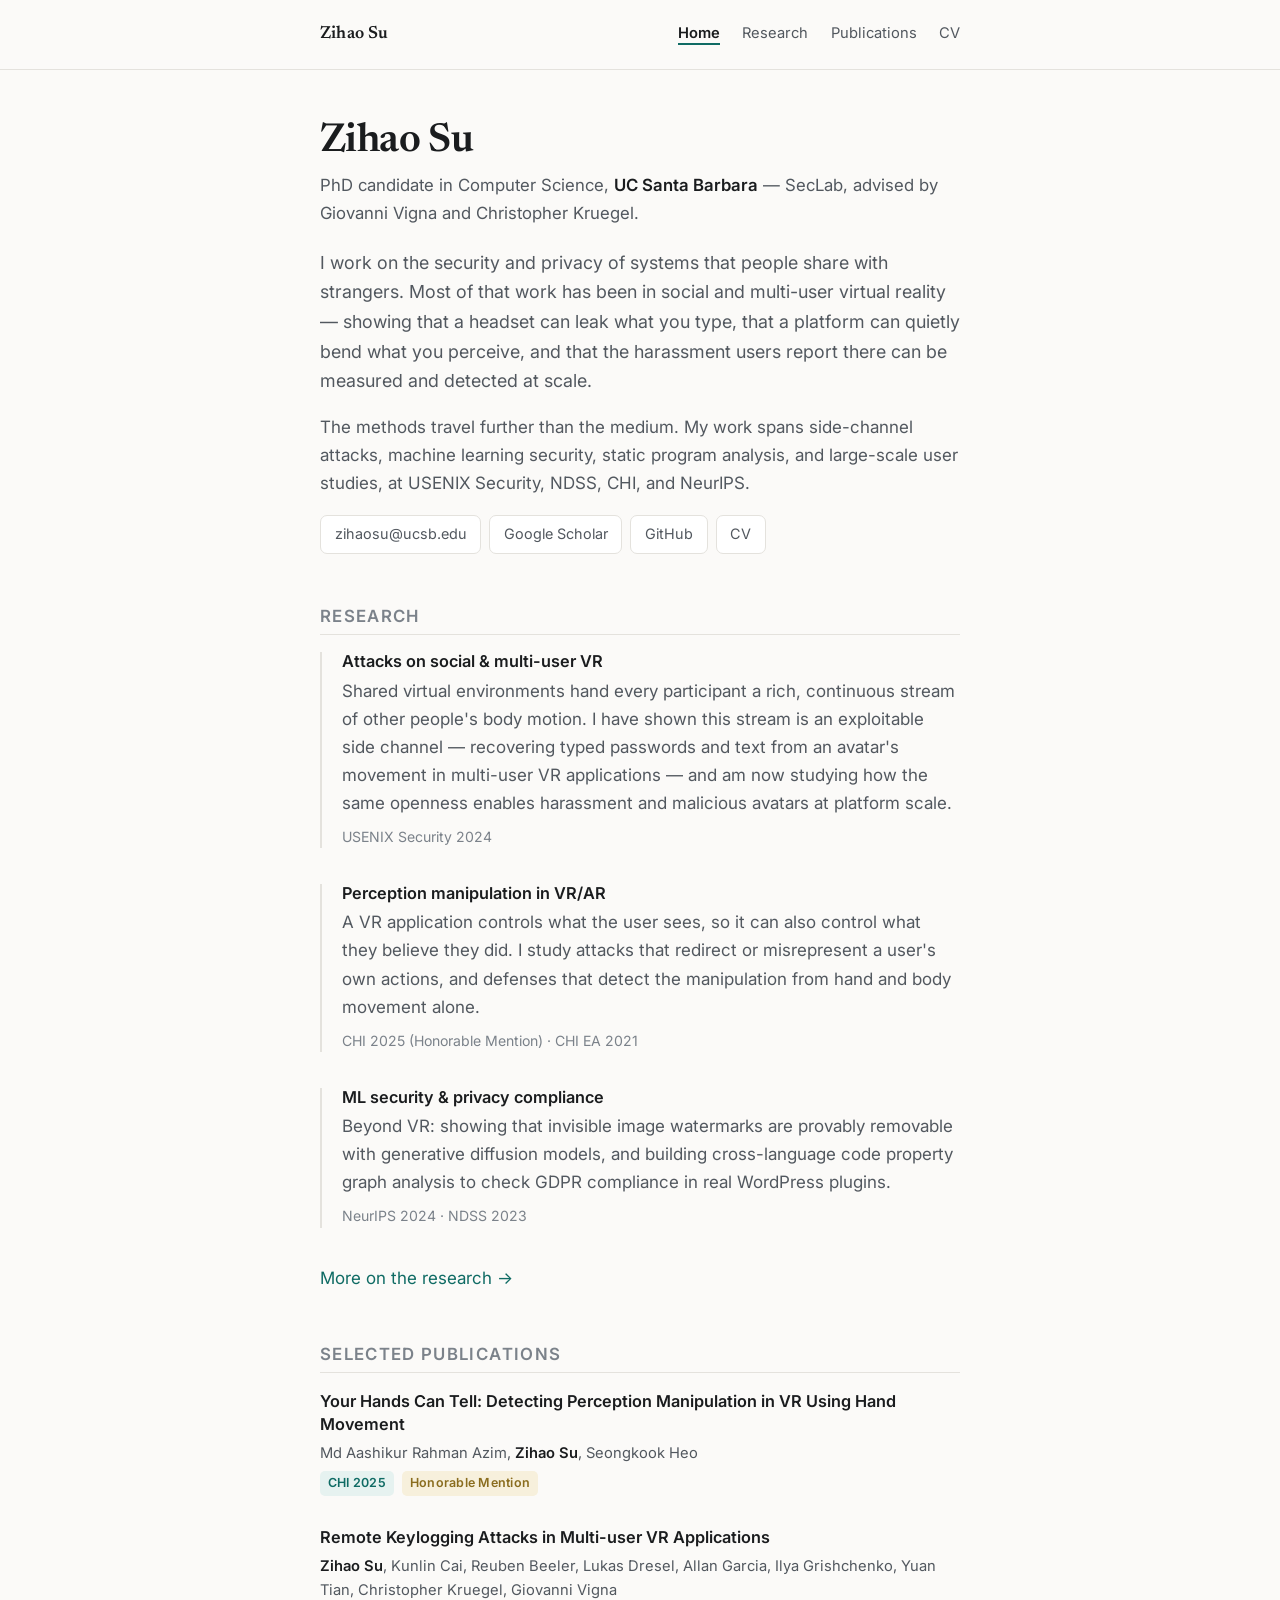
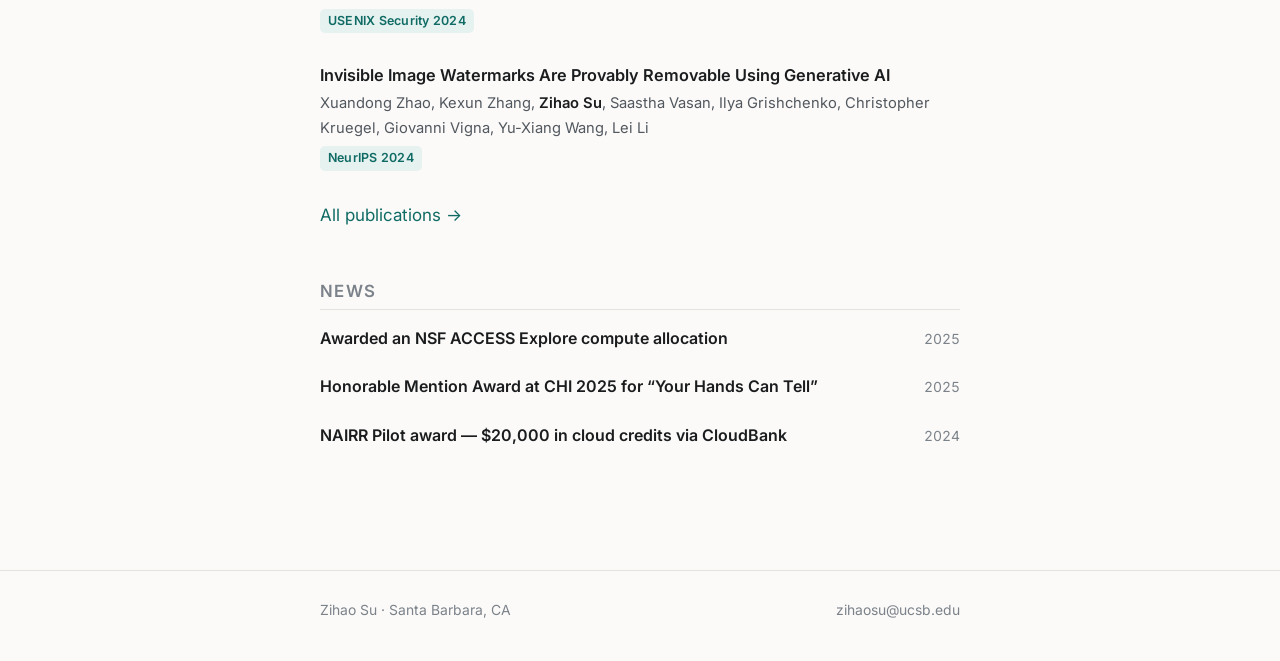
==== index.html @ f7a2c015 "Remove under-review papers, job-seeking line, and graduation date Nothing unpublished is advertised " ====
<!doctype html>
<html lang="en">
<head>
<meta charset="utf-8">
<meta name="viewport" content="width=device-width, initial-scale=1">
<title>Zihao Su — Security &amp; Privacy Researcher</title>
<meta name="description" content="Zihao Su is a PhD candidate in computer security at UC Santa Barbara, working on the security and privacy of social and multi-user virtual reality, ML security, and program analysis.">
<link rel="icon" href="assets/img/favicon.svg" type="image/svg+xml">
<link rel="preconnect" href="https://fonts.googleapis.com">
<link rel="preconnect" href="https://fonts.gstatic.com" crossorigin>
<link href="https://fonts.googleapis.com/css2?family=Inter:wght@400;500;600&family=Newsreader:opsz,wght@6..72,500;6..72,600&display=swap" rel="stylesheet">
<link rel="stylesheet" href="assets/css/style.css">
<meta property="og:title" content="Zihao Su — Security &amp; Privacy Researcher">
<meta property="og:description" content="PhD candidate at UC Santa Barbara. Security and privacy of social and multi-user VR, ML security, program analysis.">
<meta property="og:type" content="profile">
</head>
<body>

<header class="site-head">
  <div class="wrap">
    <a class="brand" href="index.html">Zihao Su</a>
    <nav class="nav">
      <a href="index.html" aria-current="page">Home</a>
      <a href="research.html">Research</a>
      <a href="publications.html">Publications</a>
      <a href="cv.html">CV</a>
    </nav>
  </div>
</header>

<main class="wrap">

  <section class="hero">
    <h1>Zihao Su</h1>
    <p class="role">
      PhD candidate in Computer Science, <em>UC Santa Barbara</em> — SecLab,
      advised by Giovanni Vigna and Christopher Kruegel.
    </p>

    <p class="lede">
      I work on the security and privacy of systems that people share with
      strangers. Most of that work has been in social and multi-user virtual
      reality — showing that a headset can leak what you type, that a platform
      can quietly bend what you perceive, and that the harassment users report
      there can be measured and detected at scale.
    </p>
    <p>
      The methods travel further than the medium. My work spans side-channel
      attacks, machine learning security, static program analysis, and
      large-scale user studies, at USENIX Security, NDSS, CHI, and NeurIPS.
    </p>

    <ul class="links">
      <li><a href="mailto:zihaosu@ucsb.edu">zihaosu@ucsb.edu</a></li>
      <li><a href="https://scholar.google.com/citations?user=kZVwaTMAAAAJ&amp;hl=en">Google Scholar</a></li>
      <li><a href="https://github.com/JerrySu11">GitHub</a></li>
      <li><a href="cv.html">CV</a></li>
    </ul>
  </section>

  <h2>Research</h2>

  <div class="thread">
    <h3>Attacks on social &amp; multi-user VR</h3>
    <p>
      Shared virtual environments hand every participant a rich, continuous
      stream of other people's body motion. I have shown this stream is an
      exploitable side channel — recovering typed passwords and text from an
      avatar's movement in multi-user VR applications — and am now studying
      how the same openness enables harassment and malicious avatars at
      platform scale.
    </p>
    <p class="refs">USENIX Security 2024</p>
  </div>

  <div class="thread">
    <h3>Perception manipulation in VR/AR</h3>
    <p>
      A VR application controls what the user sees, so it can also control what
      they believe they did. I study attacks that redirect or misrepresent a
      user's own actions, and defenses that detect the manipulation from hand
      and body movement alone.
    </p>
    <p class="refs">CHI 2025 (Honorable Mention) · CHI EA 2021</p>
  </div>

  <div class="thread">
    <h3>ML security &amp; privacy compliance</h3>
    <p>
      Beyond VR: showing that invisible image watermarks are provably removable
      with generative diffusion models, and building cross-language code
      property graph analysis to check GDPR compliance in real WordPress
      plugins.
    </p>
    <p class="refs">NeurIPS 2024 · NDSS 2023</p>
  </div>

  <p><a href="research.html">More on the research →</a></p>

  <h2>Selected publications</h2>

  <div class="pub">
    <p class="pub-title">Your Hands Can Tell: Detecting Perception Manipulation in VR Using Hand Movement</p>
    <p class="pub-authors">Md Aashikur Rahman Azim, <span class="me">Zihao Su</span>, Seongkook Heo</p>
    <p class="pub-meta"><span class="tag">CHI 2025</span> <span class="tag award">Honorable Mention</span></p>
  </div>

  <div class="pub">
    <p class="pub-title">Remote Keylogging Attacks in Multi-user VR Applications</p>
    <p class="pub-authors"><span class="me">Zihao Su</span>, Kunlin Cai, Reuben Beeler, Lukas Dresel, Allan Garcia, Ilya Grishchenko, Yuan Tian, Christopher Kruegel, Giovanni Vigna</p>
    <p class="pub-meta"><span class="tag">USENIX Security 2024</span></p>
  </div>

  <div class="pub">
    <p class="pub-title">Invisible Image Watermarks Are Provably Removable Using Generative AI</p>
    <p class="pub-authors">Xuandong Zhao, Kexun Zhang, <span class="me">Zihao Su</span>, Saastha Vasan, Ilya Grishchenko, Christopher Kruegel, Giovanni Vigna, Yu-Xiang Wang, Lei Li</p>
    <p class="pub-meta"><span class="tag">NeurIPS 2024</span></p>
  </div>

  <p><a href="publications.html">All publications →</a></p>

  <h2>News</h2>
  <!-- Keep the three or four most recent items only; prune from the bottom. -->
  <div class="entry">
    <div class="entry-head"><h3>Awarded an NSF ACCESS Explore compute allocation</h3><span class="when">2025</span></div>
  </div>
  <div class="entry">
    <div class="entry-head"><h3>Honorable Mention Award at CHI 2025 for “Your Hands Can Tell”</h3><span class="when">2025</span></div>
  </div>
  <div class="entry">
    <div class="entry-head"><h3>NAIRR Pilot award — $20,000 in cloud credits via CloudBank</h3><span class="when">2024</span></div>
  </div>

</main>

<footer class="site-foot">
  <div class="wrap">
    <span>Zihao Su · Santa Barbara, CA</span>
    <span><a href="mailto:zihaosu@ucsb.edu">zihaosu@ucsb.edu</a></span>
  </div>
</footer>

</body>
</html>
---- assets/css/style.css ----
/* ---------------------------------------------------------------
   Zihao Su — personal site
   Single stylesheet, no build step.
   --------------------------------------------------------------- */

:root {
  --bg:        #fbfaf8;
  --surface:   #ffffff;
  --text:      #1a1c1e;
  --text-soft: #52585f;
  --text-mute: #7b828a;
  --line:      #e4e2dd;
  --accent:    #0f6b64;
  --accent-soft:#e6f2f0;
  --gold:      #8a6d1f;
  --gold-soft: #f7f0dc;

  --serif: "Newsreader", Georgia, "Times New Roman", serif;
  --sans:  "Inter", -apple-system, BlinkMacSystemFont, "Segoe UI", Helvetica, Arial, sans-serif;
  --mono:  ui-monospace, SFMono-Regular, "SF Mono", Menlo, monospace;

  --measure: 43rem;
}

@media (prefers-color-scheme: dark) {
  :root {
    --bg:        #101214;
    --surface:   #16191c;
    --text:      #e9e7e3;
    --text-soft: #b3b8bd;
    --text-mute: #868d94;
    --line:      #2a2e33;
    --accent:    #5ec8bd;
    --accent-soft:#12312e;
    --gold:      #d8b95f;
    --gold-soft: #2e2716;
  }
}

*, *::before, *::after { box-sizing: border-box; }

html { -webkit-text-size-adjust: 100%; scroll-behavior: smooth; }

body {
  margin: 0;
  background: var(--bg);
  color: var(--text);
  font-family: var(--sans);
  font-size: 17px;
  line-height: 1.65;
  -webkit-font-smoothing: antialiased;
}

.wrap { max-width: var(--measure); margin: 0 auto; padding: 0 1.5rem; }

a { color: var(--accent); text-decoration: none; }
a:hover { text-decoration: underline; text-underline-offset: 2px; }

/* ---------- header / nav ---------- */

.site-head {
  border-bottom: 1px solid var(--line);
  background: var(--bg);
}
.site-head .wrap {
  display: flex; align-items: baseline; justify-content: space-between;
  gap: 1rem; flex-wrap: wrap; padding-top: 1.25rem; padding-bottom: 1.25rem;
}
.brand {
  font-family: var(--serif);
  font-size: 1.1rem; font-weight: 600; letter-spacing: 0.01em;
  color: var(--text);
}
.brand:hover { text-decoration: none; color: var(--accent); }
.nav { display: flex; gap: 1.4rem; font-size: 0.92rem; }
.nav a { color: var(--text-soft); }
.nav a:hover { color: var(--accent); text-decoration: none; }
.nav a[aria-current="page"] { color: var(--text); font-weight: 600; box-shadow: inset 0 -2px 0 var(--accent); }

/* ---------- typography ---------- */

h1, h2, h3 { font-family: var(--serif); font-weight: 600; line-height: 1.2; color: var(--text); }

h1 { font-size: 2.5rem; letter-spacing: -0.015em; margin: 0 0 0.4rem; }
h2 {
  font-size: 1.05rem; font-family: var(--sans); font-weight: 600;
  letter-spacing: 0.08em; text-transform: uppercase; color: var(--text-mute);
  margin: 3.25rem 0 1.1rem;
  padding-bottom: 0.5rem; border-bottom: 1px solid var(--line);
}
h3 { font-size: 1.15rem; margin: 0 0 0.3rem; }

p { margin: 0 0 1.1rem; color: var(--text-soft); }
main p strong, main li strong { color: var(--text); font-weight: 600; }

.lede { font-size: 1.12rem; color: var(--text-soft); }

/* main also carries .wrap, whose padding shorthand would zero these out —
   the more specific selector keeps the vertical rhythm. */
main.wrap { padding-top: 3rem; padding-bottom: 4rem; }

/* ---------- hero ---------- */

.hero { margin-bottom: 0.5rem; }
.hero .role {
  font-size: 1.05rem; color: var(--text-soft); margin: 0 0 1.25rem;
}
.hero .role em { color: var(--text); font-style: normal; font-weight: 600; }

.status {
  display: inline-flex; align-items: center; gap: 0.55rem;
  background: var(--accent-soft); color: var(--accent);
  border-radius: 999px; padding: 0.35rem 0.9rem;
  font-size: 0.85rem; font-weight: 600; margin-bottom: 1.75rem;
}
.status .dot {
  width: 7px; height: 7px; border-radius: 50%;
  background: currentColor; flex: none;
}

.links { display: flex; flex-wrap: wrap; gap: 0.5rem; margin: 0 0 0.5rem; padding: 0; list-style: none; }
.links a {
  display: inline-block; border: 1px solid var(--line); background: var(--surface);
  border-radius: 7px; padding: 0.4rem 0.85rem; font-size: 0.9rem; color: var(--text-soft);
}
.links a:hover { border-color: var(--accent); color: var(--accent); text-decoration: none; }

/* ---------- research threads ---------- */

.thread {
  border-left: 2px solid var(--line);
  padding: 0 0 0 1.25rem; margin: 0 0 2.25rem;
}
.thread:hover { border-left-color: var(--accent); }
.thread h3 { font-family: var(--sans); font-size: 1.02rem; font-weight: 600; }
.thread p { margin-bottom: 0.5rem; }
.thread .refs { font-size: 0.88rem; color: var(--text-mute); margin: 0; }

/* ---------- publications ---------- */

.pub { margin: 0 0 1.9rem; }
.pub-title { font-family: var(--sans); font-size: 1.02rem; font-weight: 600; line-height: 1.4; margin: 0 0 0.3rem; color: var(--text); }
.pub-authors { font-size: 0.92rem; color: var(--text-soft); margin: 0 0 0.4rem; }
.pub-authors .me { color: var(--text); font-weight: 600; }
.pub-meta { font-size: 0.88rem; color: var(--text-mute); margin: 0; display: flex; flex-wrap: wrap; gap: 0.5rem; align-items: center; }

.tag {
  display: inline-block; border-radius: 5px; padding: 0.12rem 0.5rem;
  font-size: 0.78rem; font-weight: 600; letter-spacing: 0.02em;
  background: var(--accent-soft); color: var(--accent);
}
.tag.award { background: var(--gold-soft); color: var(--gold); }
.tag.quiet { background: transparent; color: var(--text-mute); border: 1px solid var(--line); font-weight: 500; }

.note {
  background: var(--surface); border: 1px solid var(--line); border-radius: 9px;
  padding: 1rem 1.15rem; font-size: 0.93rem; color: var(--text-soft); margin: 0 0 2rem;
}
.note p:last-child { margin-bottom: 0; }

/* ---------- CV ---------- */

.entry { margin: 0 0 1.6rem; }
.entry-head { display: flex; justify-content: space-between; gap: 1rem; flex-wrap: wrap; align-items: baseline; }
.entry-head h3 { font-family: var(--sans); font-size: 1rem; font-weight: 600; margin: 0; }
.entry .when { font-size: 0.87rem; color: var(--text-mute); font-variant-numeric: tabular-nums; white-space: nowrap; }
.entry p, .entry ul { margin: 0.3rem 0 0; font-size: 0.95rem; }
.entry ul { padding-left: 1.15rem; }
.entry li { margin-bottom: 0.25rem; }

.metrics { display: flex; gap: 2rem; flex-wrap: wrap; margin: 1.75rem 0 1rem; padding: 0; list-style: none; }
.metrics div { }
.metrics .n { font-family: var(--serif); font-size: 1.75rem; font-weight: 600; display: block; line-height: 1.1; }
.metrics .k { font-size: 0.82rem; color: var(--text-mute); letter-spacing: 0.04em; text-transform: uppercase; }

/* ---------- footer ---------- */

.site-foot {
  border-top: 1px solid var(--line); margin-top: 2rem;
  padding: 1.75rem 0 2.5rem; font-size: 0.87rem; color: var(--text-mute);
}
.site-foot .wrap { display: flex; justify-content: space-between; gap: 1rem; flex-wrap: wrap; }
.site-foot a { color: var(--text-mute); }

@media (max-width: 560px) {
  body { font-size: 16px; }
  h1 { font-size: 2rem; }
  .site-head .wrap { flex-direction: column; gap: 0.6rem; align-items: flex-start; }
  .nav { gap: 1.1rem; }
}
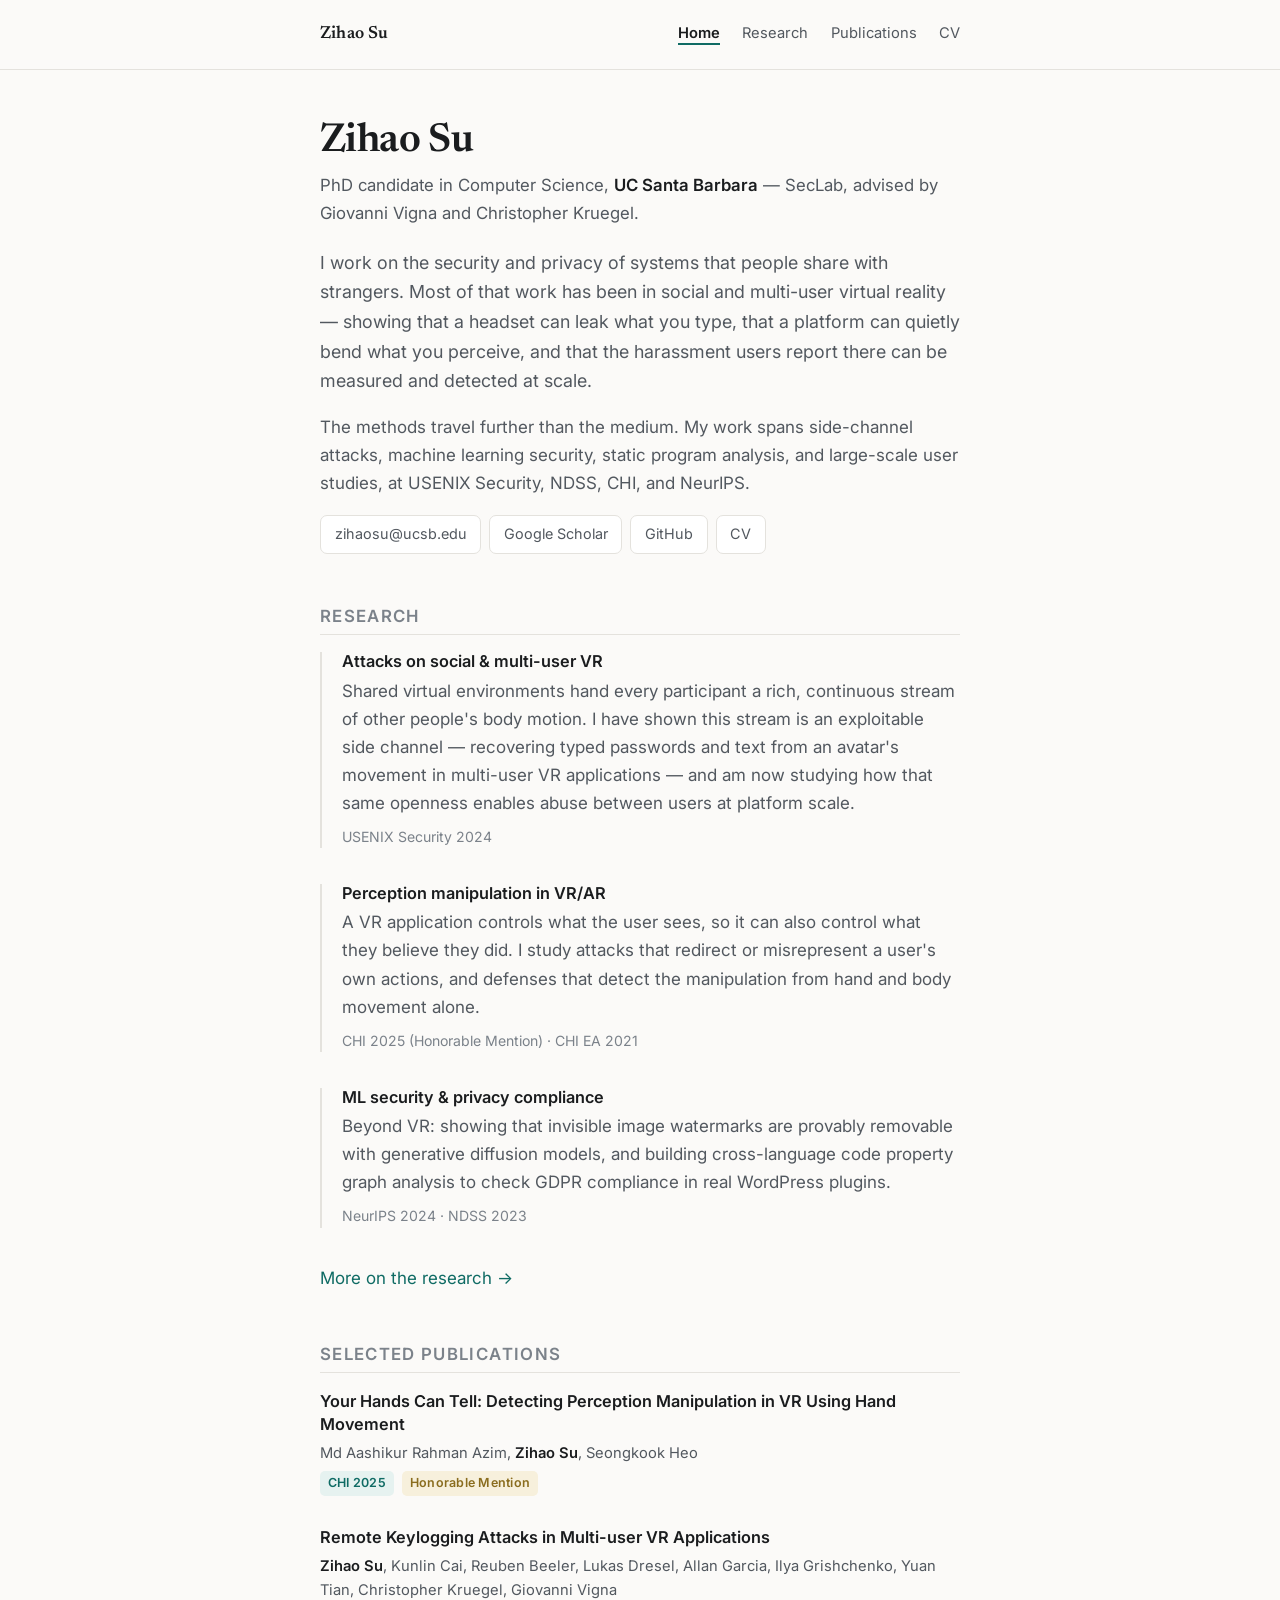
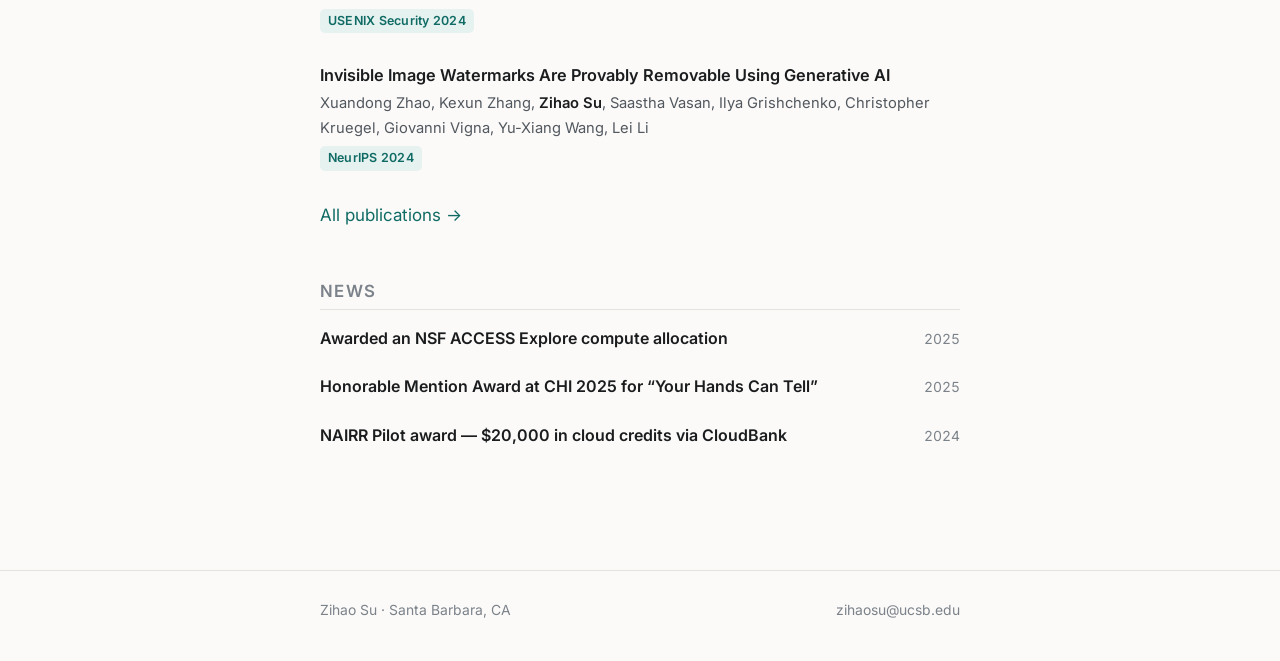
==== commit 421baf57: "Align home-page thread wording with research.html Co-Authored-By: Claude Opus 5 <noreply@anthropic.c" ====
--- a/index.html
+++ b/index.html
@@ -66,9 +66,8 @@
       Shared virtual environments hand every participant a rich, continuous
       stream of other people's body motion. I have shown this stream is an
       exploitable side channel — recovering typed passwords and text from an
-      avatar's movement in multi-user VR applications — and am now studying
-      how the same openness enables harassment and malicious avatars at
-      platform scale.
+      avatar's movement in multi-user VR applications — and am now studying how
+      that same openness enables abuse between users at platform scale.
     </p>
     <p class="refs">USENIX Security 2024</p>
   </div>
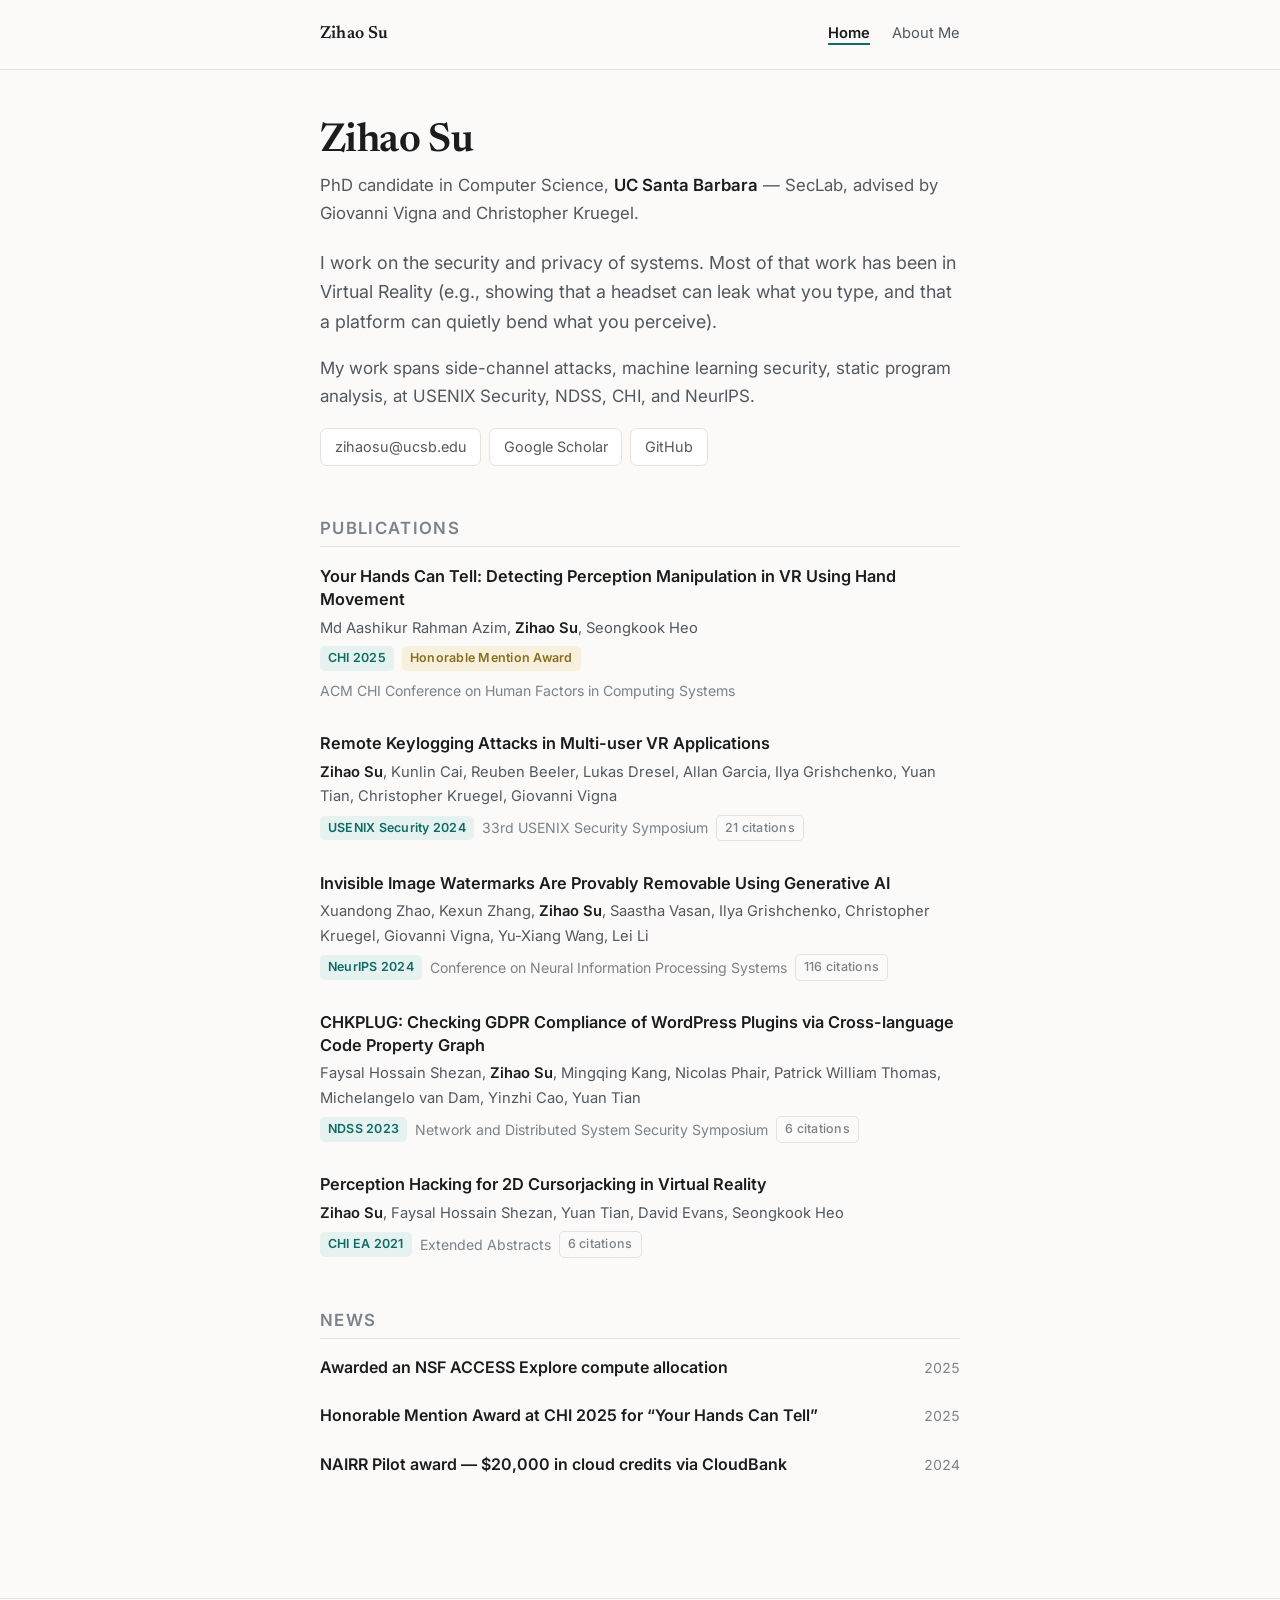
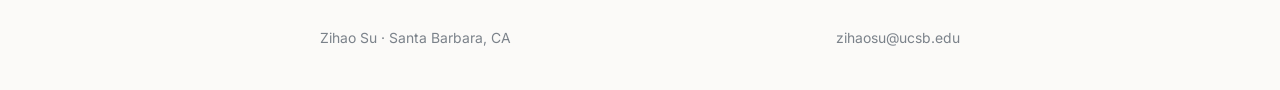
==== commit 2a6f8b6e: "updated website" ====
--- a/index.html
+++ b/index.html
@@ -21,9 +21,7 @@
     <a class="brand" href="index.html">Zihao Su</a>
     <nav class="nav">
       <a href="index.html" aria-current="page">Home</a>
-      <a href="research.html">Research</a>
-      <a href="publications.html">Publications</a>
-      <a href="cv.html">CV</a>
+      <a href="about.html">About Me</a>
     </nav>
   </div>
 </header>
@@ -38,85 +36,71 @@
     </p>
 
     <p class="lede">
-      I work on the security and privacy of systems that people share with
-      strangers. Most of that work has been in social and multi-user virtual
-      reality — showing that a headset can leak what you type, that a platform
-      can quietly bend what you perceive, and that the harassment users report
-      there can be measured and detected at scale.
+      I work on the security and privacy of systems. Most of that work has been in Virtual Reality (e.g., showing that a headset can leak what you type, and that a platform
+      can quietly bend what you perceive).
     </p>
     <p>
-      The methods travel further than the medium. My work spans side-channel
-      attacks, machine learning security, static program analysis, and
-      large-scale user studies, at USENIX Security, NDSS, CHI, and NeurIPS.
+      My work spans side-channel attacks, machine learning security, static program analysis, at USENIX Security, NDSS, CHI, and NeurIPS.
     </p>
 
     <ul class="links">
       <li><a href="mailto:zihaosu@ucsb.edu">zihaosu@ucsb.edu</a></li>
       <li><a href="https://scholar.google.com/citations?user=kZVwaTMAAAAJ&amp;hl=en">Google Scholar</a></li>
       <li><a href="https://github.com/JerrySu11">GitHub</a></li>
-      <li><a href="cv.html">CV</a></li>
     </ul>
   </section>
 
-  <h2>Research</h2>
-
-  <div class="thread">
-    <h3>Attacks on social &amp; multi-user VR</h3>
-    <p>
-      Shared virtual environments hand every participant a rich, continuous
-      stream of other people's body motion. I have shown this stream is an
-      exploitable side channel — recovering typed passwords and text from an
-      avatar's movement in multi-user VR applications — and am now studying how
-      that same openness enables abuse between users at platform scale.
-    </p>
-    <p class="refs">USENIX Security 2024</p>
-  </div>
-
-  <div class="thread">
-    <h3>Perception manipulation in VR/AR</h3>
-    <p>
-      A VR application controls what the user sees, so it can also control what
-      they believe they did. I study attacks that redirect or misrepresent a
-      user's own actions, and defenses that detect the manipulation from hand
-      and body movement alone.
-    </p>
-    <p class="refs">CHI 2025 (Honorable Mention) · CHI EA 2021</p>
-  </div>
-
-  <div class="thread">
-    <h3>ML security &amp; privacy compliance</h3>
-    <p>
-      Beyond VR: showing that invisible image watermarks are provably removable
-      with generative diffusion models, and building cross-language code
-      property graph analysis to check GDPR compliance in real WordPress
-      plugins.
-    </p>
-    <p class="refs">NeurIPS 2024 · NDSS 2023</p>
-  </div>
-
-  <p><a href="research.html">More on the research →</a></p>
-
-  <h2>Selected publications</h2>
+  <h2 id="publications">Publications</h2>
 
   <div class="pub">
     <p class="pub-title">Your Hands Can Tell: Detecting Perception Manipulation in VR Using Hand Movement</p>
     <p class="pub-authors">Md Aashikur Rahman Azim, <span class="me">Zihao Su</span>, Seongkook Heo</p>
-    <p class="pub-meta"><span class="tag">CHI 2025</span> <span class="tag award">Honorable Mention</span></p>
+    <p class="pub-meta">
+      <span class="tag">CHI 2025</span>
+      <span class="tag award">Honorable Mention Award</span>
+      <span>ACM CHI Conference on Human Factors in Computing Systems</span>
+    </p>
   </div>
 
   <div class="pub">
     <p class="pub-title">Remote Keylogging Attacks in Multi-user VR Applications</p>
     <p class="pub-authors"><span class="me">Zihao Su</span>, Kunlin Cai, Reuben Beeler, Lukas Dresel, Allan Garcia, Ilya Grishchenko, Yuan Tian, Christopher Kruegel, Giovanni Vigna</p>
-    <p class="pub-meta"><span class="tag">USENIX Security 2024</span></p>
+    <p class="pub-meta">
+      <span class="tag">USENIX Security 2024</span>
+      <span>33rd USENIX Security Symposium</span>
+      <span class="tag quiet">21 citations</span>
+    </p>
   </div>
 
   <div class="pub">
     <p class="pub-title">Invisible Image Watermarks Are Provably Removable Using Generative AI</p>
     <p class="pub-authors">Xuandong Zhao, Kexun Zhang, <span class="me">Zihao Su</span>, Saastha Vasan, Ilya Grishchenko, Christopher Kruegel, Giovanni Vigna, Yu-Xiang Wang, Lei Li</p>
-    <p class="pub-meta"><span class="tag">NeurIPS 2024</span></p>
+    <p class="pub-meta">
+      <span class="tag">NeurIPS 2024</span>
+      <span>Conference on Neural Information Processing Systems</span>
+      <span class="tag quiet">116 citations</span>
+    </p>
   </div>
 
-  <p><a href="publications.html">All publications →</a></p>
+  <div class="pub">
+    <p class="pub-title">CHKPLUG: Checking GDPR Compliance of WordPress Plugins via Cross-language Code Property Graph</p>
+    <p class="pub-authors">Faysal Hossain Shezan, <span class="me">Zihao Su</span>, Mingqing Kang, Nicolas Phair, Patrick William Thomas, Michelangelo van Dam, Yinzhi Cao, Yuan Tian</p>
+    <p class="pub-meta">
+      <span class="tag">NDSS 2023</span>
+      <span>Network and Distributed System Security Symposium</span>
+      <span class="tag quiet">6 citations</span>
+    </p>
+  </div>
+
+  <div class="pub">
+    <p class="pub-title">Perception Hacking for 2D Cursorjacking in Virtual Reality</p>
+    <p class="pub-authors"><span class="me">Zihao Su</span>, Faysal Hossain Shezan, Yuan Tian, David Evans, Seongkook Heo</p>
+    <p class="pub-meta">
+      <span class="tag">CHI EA 2021</span>
+      <span>Extended Abstracts</span>
+      <span class="tag quiet">6 citations</span>
+    </p>
+  </div>
 
   <h2>News</h2>
   <!-- Keep the three or four most recent items only; prune from the bottom. -->
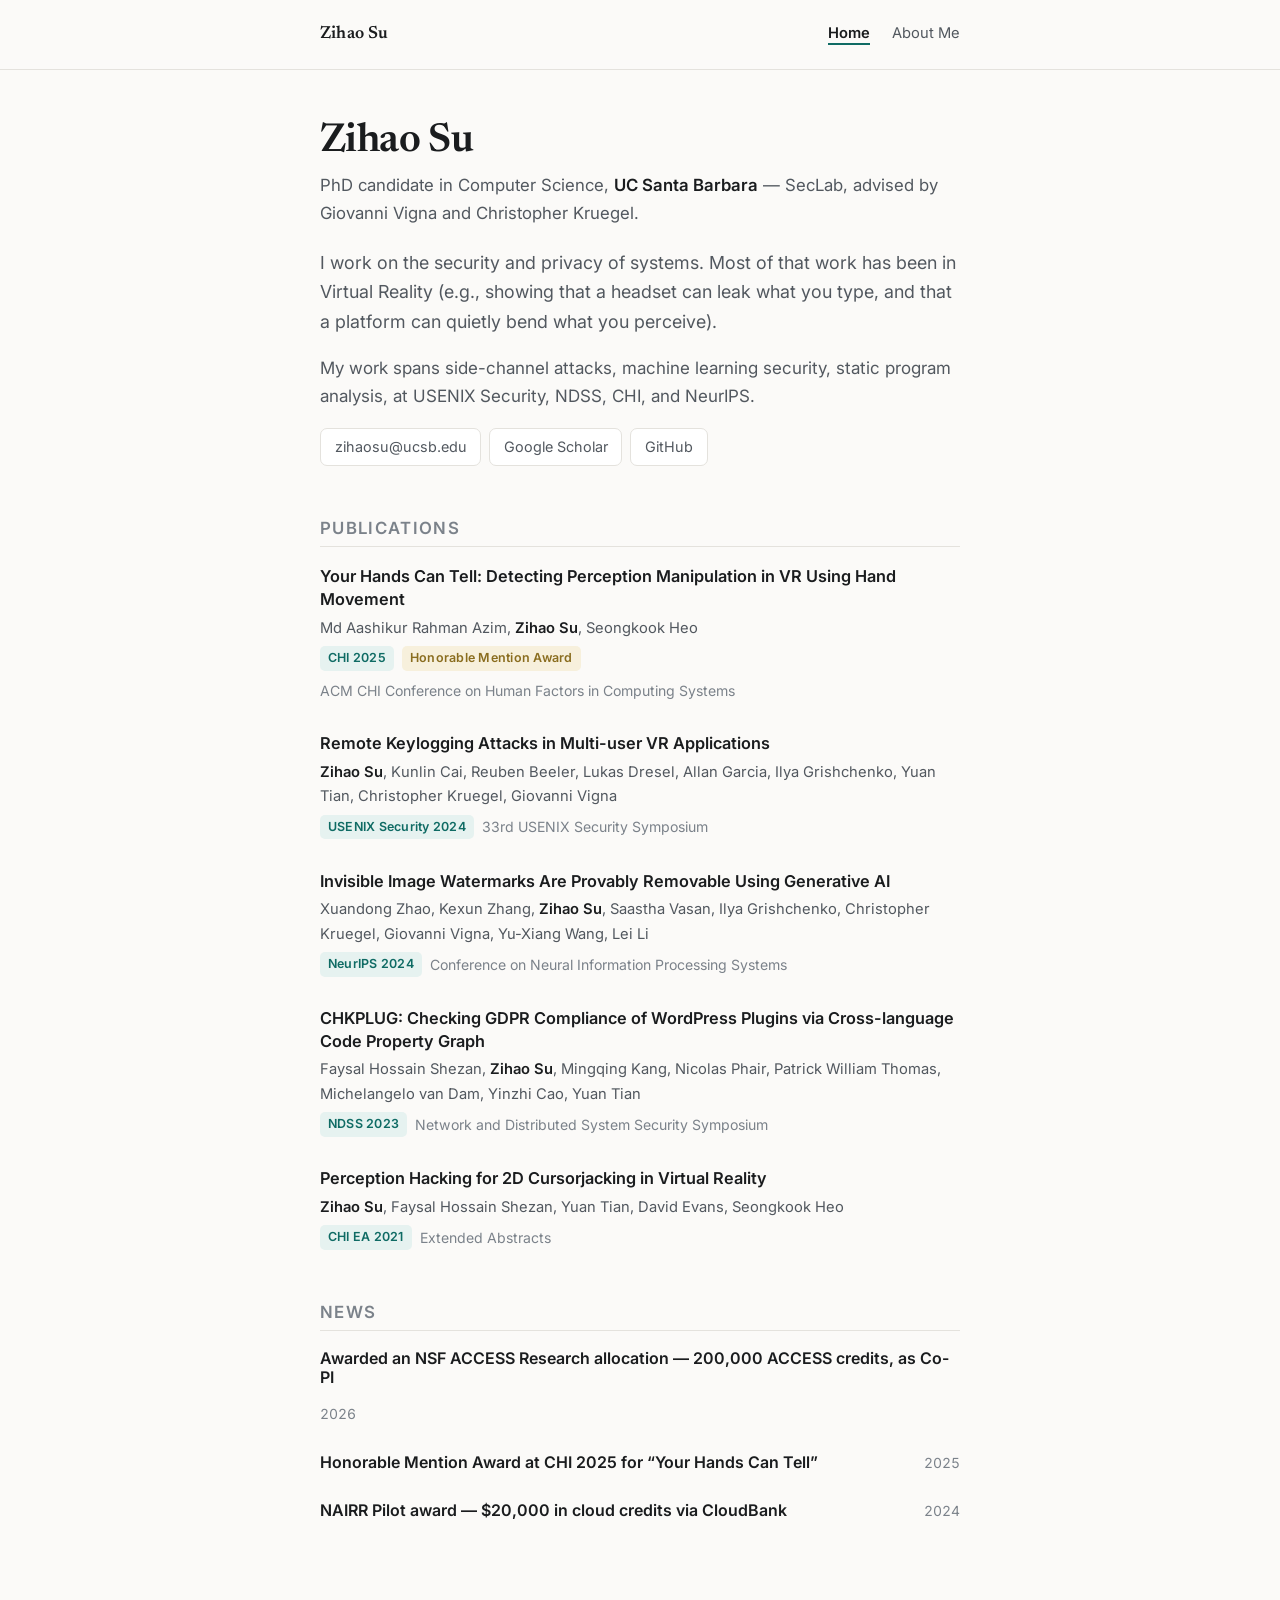
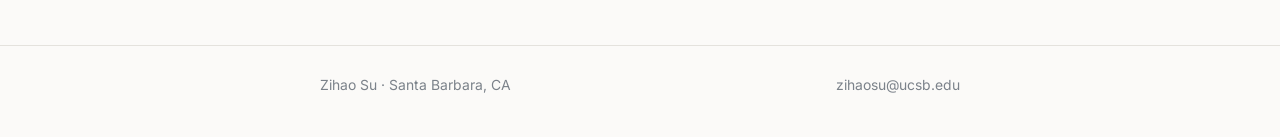
==== commit ecc6ce6f: "minor update" ====
--- a/index.html
+++ b/index.html
@@ -68,7 +68,6 @@
     <p class="pub-meta">
       <span class="tag">USENIX Security 2024</span>
       <span>33rd USENIX Security Symposium</span>
-      <span class="tag quiet">21 citations</span>
     </p>
   </div>
 
@@ -78,7 +77,6 @@
     <p class="pub-meta">
       <span class="tag">NeurIPS 2024</span>
       <span>Conference on Neural Information Processing Systems</span>
-      <span class="tag quiet">116 citations</span>
     </p>
   </div>
 
@@ -88,7 +86,6 @@
     <p class="pub-meta">
       <span class="tag">NDSS 2023</span>
       <span>Network and Distributed System Security Symposium</span>
-      <span class="tag quiet">6 citations</span>
     </p>
   </div>
 
@@ -98,14 +95,13 @@
     <p class="pub-meta">
       <span class="tag">CHI EA 2021</span>
       <span>Extended Abstracts</span>
-      <span class="tag quiet">6 citations</span>
     </p>
   </div>
 
   <h2>News</h2>
   <!-- Keep the three or four most recent items only; prune from the bottom. -->
   <div class="entry">
-    <div class="entry-head"><h3>Awarded an NSF ACCESS Explore compute allocation</h3><span class="when">2025</span></div>
+    <div class="entry-head"><h3>Awarded an NSF ACCESS Research allocation &mdash; 200,000 ACCESS credits, as Co-PI</h3><span class="when">2026</span></div>
   </div>
   <div class="entry">
     <div class="entry-head"><h3>Honorable Mention Award at CHI 2025 for “Your Hands Can Tell”</h3><span class="when">2025</span></div>
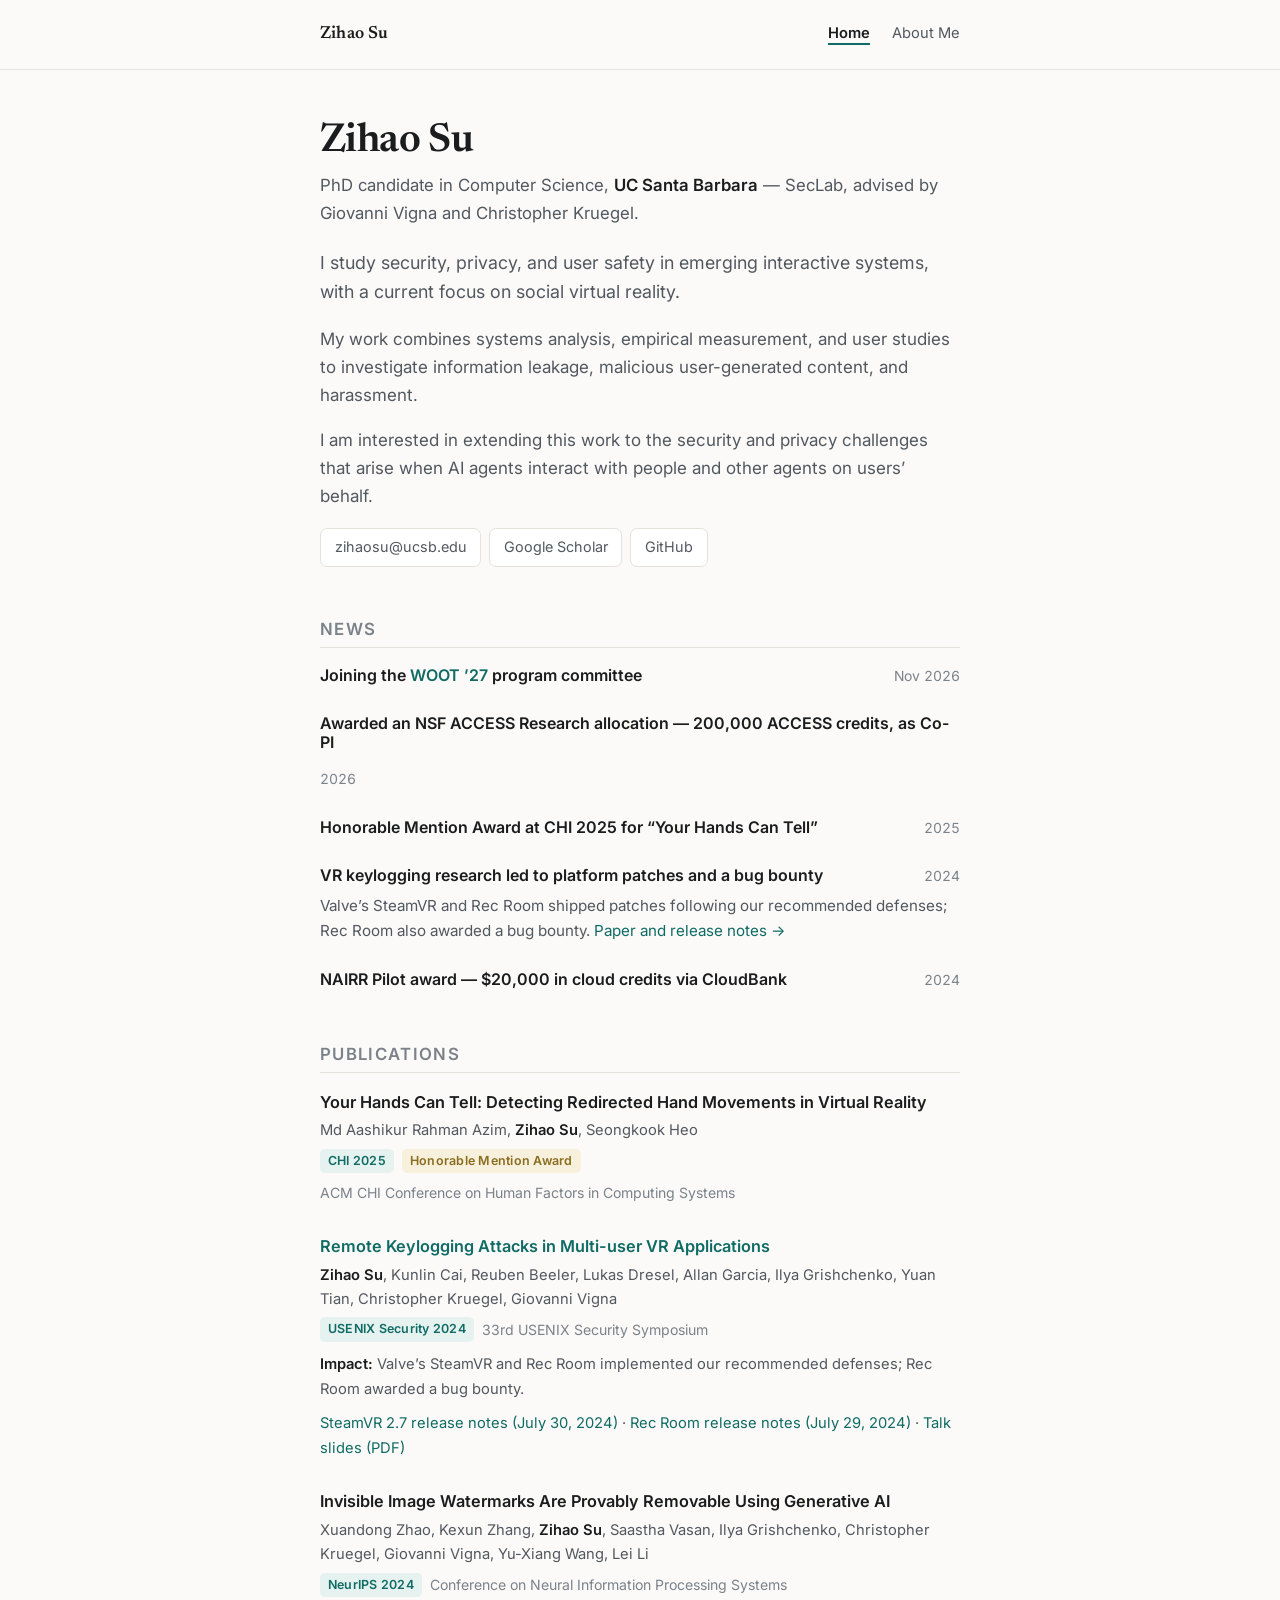
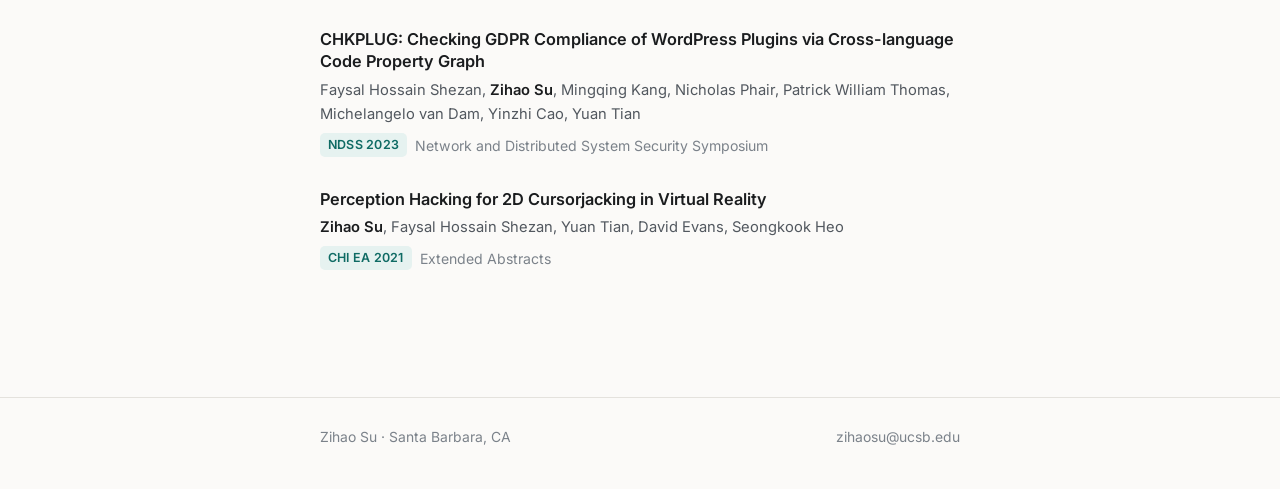
==== commit eb3fa02a: "Update research interests, WOOT service, and published research impact" ====
--- a/index.html
+++ b/index.html
@@ -4,14 +4,14 @@
 <meta charset="utf-8">
 <meta name="viewport" content="width=device-width, initial-scale=1">
 <title>Zihao Su — Security &amp; Privacy Researcher</title>
-<meta name="description" content="Zihao Su is a PhD candidate in computer security at UC Santa Barbara, working on the security and privacy of social and multi-user virtual reality, ML security, and program analysis.">
+<meta name="description" content="Zihao Su studies security, privacy, and user safety in emerging interactive systems, with a current focus on social virtual reality, at UC Santa Barbara.">
 <link rel="icon" href="assets/img/favicon.svg" type="image/svg+xml">
 <link rel="preconnect" href="https://fonts.googleapis.com">
 <link rel="preconnect" href="https://fonts.gstatic.com" crossorigin>
 <link href="https://fonts.googleapis.com/css2?family=Inter:wght@400;500;600&family=Newsreader:opsz,wght@6..72,500;6..72,600&display=swap" rel="stylesheet">
 <link rel="stylesheet" href="assets/css/style.css">
 <meta property="og:title" content="Zihao Su — Security &amp; Privacy Researcher">
-<meta property="og:description" content="PhD candidate at UC Santa Barbara. Security and privacy of social and multi-user VR, ML security, program analysis.">
+<meta property="og:description" content="PhD candidate at UC Santa Barbara studying security, privacy, and user safety in emerging interactive systems, with a current focus on social virtual reality.">
 <meta property="og:type" content="profile">
 </head>
 <body>
@@ -36,24 +36,45 @@
     </p>
 
     <p class="lede">
-      I work on the security and privacy of systems. Most of that work has been in Virtual Reality (e.g., showing that a headset can leak what you type, and that a platform
-      can quietly bend what you perceive).
+      I study security, privacy, and user safety in emerging interactive systems, with a current focus on social virtual reality.
     </p>
     <p>
-      My work spans side-channel attacks, machine learning security, static program analysis, at USENIX Security, NDSS, CHI, and NeurIPS.
+      My work combines systems analysis, empirical measurement, and user studies to investigate information leakage, malicious user-generated content, and harassment.
+    </p>
+    <p>
+      I am interested in extending this work to the security and privacy challenges that arise when AI agents interact with people and other agents on users’ behalf.
     </p>
 
     <ul class="links">
       <li><a href="mailto:zihaosu@ucsb.edu">zihaosu@ucsb.edu</a></li>
-      <li><a href="https://scholar.google.com/citations?user=kZVwaTMAAAAJ&amp;hl=en">Google Scholar</a></li>
+      <li><a href="https://scholar.google.com/citations?user=iBAr8iQAAAAJ&amp;hl=en">Google Scholar</a></li>
       <li><a href="https://github.com/JerrySu11">GitHub</a></li>
     </ul>
   </section>
 
+  <h2 id="news">News</h2>
+  <!-- Keep selected recent updates and notable research impact, newest first. -->
+  <div class="entry">
+    <div class="entry-head"><h3>Joining the <a href="https://www.usenix.org/conference/woot27">WOOT ’27</a> program committee</h3><span class="when">Nov 2026</span></div>
+  </div>
+  <div class="entry">
+    <div class="entry-head"><h3>Awarded an NSF ACCESS Research allocation &mdash; 200,000 ACCESS credits, as Co-PI</h3><span class="when">2026</span></div>
+  </div>
+  <div class="entry">
+    <div class="entry-head"><h3>Honorable Mention Award at CHI 2025 for “Your Hands Can Tell”</h3><span class="when">2025</span></div>
+  </div>
+  <div class="entry">
+    <div class="entry-head"><h3>VR keylogging research led to platform patches and a bug bounty</h3><span class="when">2024</span></div>
+    <p>Valve’s SteamVR and Rec Room shipped patches following our recommended defenses; Rec Room also awarded a bug bounty. <a href="#vr-keylogging">Paper and release notes →</a></p>
+  </div>
+  <div class="entry">
+    <div class="entry-head"><h3>NAIRR Pilot award — $20,000 in cloud credits via CloudBank</h3><span class="when">2024</span></div>
+  </div>
+
   <h2 id="publications">Publications</h2>
 
   <div class="pub">
-    <p class="pub-title">Your Hands Can Tell: Detecting Perception Manipulation in VR Using Hand Movement</p>
+    <p class="pub-title">Your Hands Can Tell: Detecting Redirected Hand Movements in Virtual Reality</p>
     <p class="pub-authors">Md Aashikur Rahman Azim, <span class="me">Zihao Su</span>, Seongkook Heo</p>
     <p class="pub-meta">
       <span class="tag">CHI 2025</span>
@@ -62,12 +83,18 @@
     </p>
   </div>
 
-  <div class="pub">
-    <p class="pub-title">Remote Keylogging Attacks in Multi-user VR Applications</p>
+  <div class="pub" id="vr-keylogging">
+    <p class="pub-title"><a href="https://www.usenix.org/conference/usenixsecurity24/presentation/su-zihao">Remote Keylogging Attacks in Multi-user VR Applications</a></p>
     <p class="pub-authors"><span class="me">Zihao Su</span>, Kunlin Cai, Reuben Beeler, Lukas Dresel, Allan Garcia, Ilya Grishchenko, Yuan Tian, Christopher Kruegel, Giovanni Vigna</p>
     <p class="pub-meta">
       <span class="tag">USENIX Security 2024</span>
       <span>33rd USENIX Security Symposium</span>
+    </p>
+    <p class="pub-impact"><strong>Impact:</strong> Valve’s SteamVR and Rec Room implemented our recommended defenses; Rec Room awarded a bug bounty.</p>
+    <p class="pub-impact">
+      <a href="https://store.steampowered.com/news/posts/?appgroupname=SteamVR&amp;appids=250820&amp;enddate=1728412551&amp;feed=steam_community_announcements">SteamVR 2.7 release notes (July 30, 2024)</a> ·
+      <a href="https://store.steampowered.com/news/posts/?appgroupname=Rec+Room&amp;appids=471710&amp;enddate=1723518215&amp;feed=steam_community_announcements">Rec Room release notes (July 29, 2024)</a> ·
+      <a href="https://www.usenix.org/system/files/usenixsecurity24_slides-su-zihao.pdf#page=48">Talk slides (PDF)</a>
     </p>
   </div>
 
@@ -82,7 +109,7 @@
 
   <div class="pub">
     <p class="pub-title">CHKPLUG: Checking GDPR Compliance of WordPress Plugins via Cross-language Code Property Graph</p>
-    <p class="pub-authors">Faysal Hossain Shezan, <span class="me">Zihao Su</span>, Mingqing Kang, Nicolas Phair, Patrick William Thomas, Michelangelo van Dam, Yinzhi Cao, Yuan Tian</p>
+    <p class="pub-authors">Faysal Hossain Shezan, <span class="me">Zihao Su</span>, Mingqing Kang, Nicholas Phair, Patrick William Thomas, Michelangelo van Dam, Yinzhi Cao, Yuan Tian</p>
     <p class="pub-meta">
       <span class="tag">NDSS 2023</span>
       <span>Network and Distributed System Security Symposium</span>
@@ -98,18 +125,6 @@
     </p>
   </div>
 
-  <h2>News</h2>
-  <!-- Keep the three or four most recent items only; prune from the bottom. -->
-  <div class="entry">
-    <div class="entry-head"><h3>Awarded an NSF ACCESS Research allocation &mdash; 200,000 ACCESS credits, as Co-PI</h3><span class="when">2026</span></div>
-  </div>
-  <div class="entry">
-    <div class="entry-head"><h3>Honorable Mention Award at CHI 2025 for “Your Hands Can Tell”</h3><span class="when">2025</span></div>
-  </div>
-  <div class="entry">
-    <div class="entry-head"><h3>NAIRR Pilot award — $20,000 in cloud credits via CloudBank</h3><span class="when">2024</span></div>
-  </div>
-
 </main>
 
 <footer class="site-foot">
--- a/assets/css/style.css
+++ b/assets/css/style.css
@@ -143,6 +143,7 @@
 .pub-authors { font-size: 0.92rem; color: var(--text-soft); margin: 0 0 0.4rem; }
 .pub-authors .me { color: var(--text); font-weight: 600; }
 .pub-meta { font-size: 0.88rem; color: var(--text-mute); margin: 0; display: flex; flex-wrap: wrap; gap: 0.5rem; align-items: center; }
+.pub-impact { font-size: 0.92rem; margin: 0.65rem 0 0; }
 
 .tag {
   display: inline-block; border-radius: 5px; padding: 0.12rem 0.5rem;
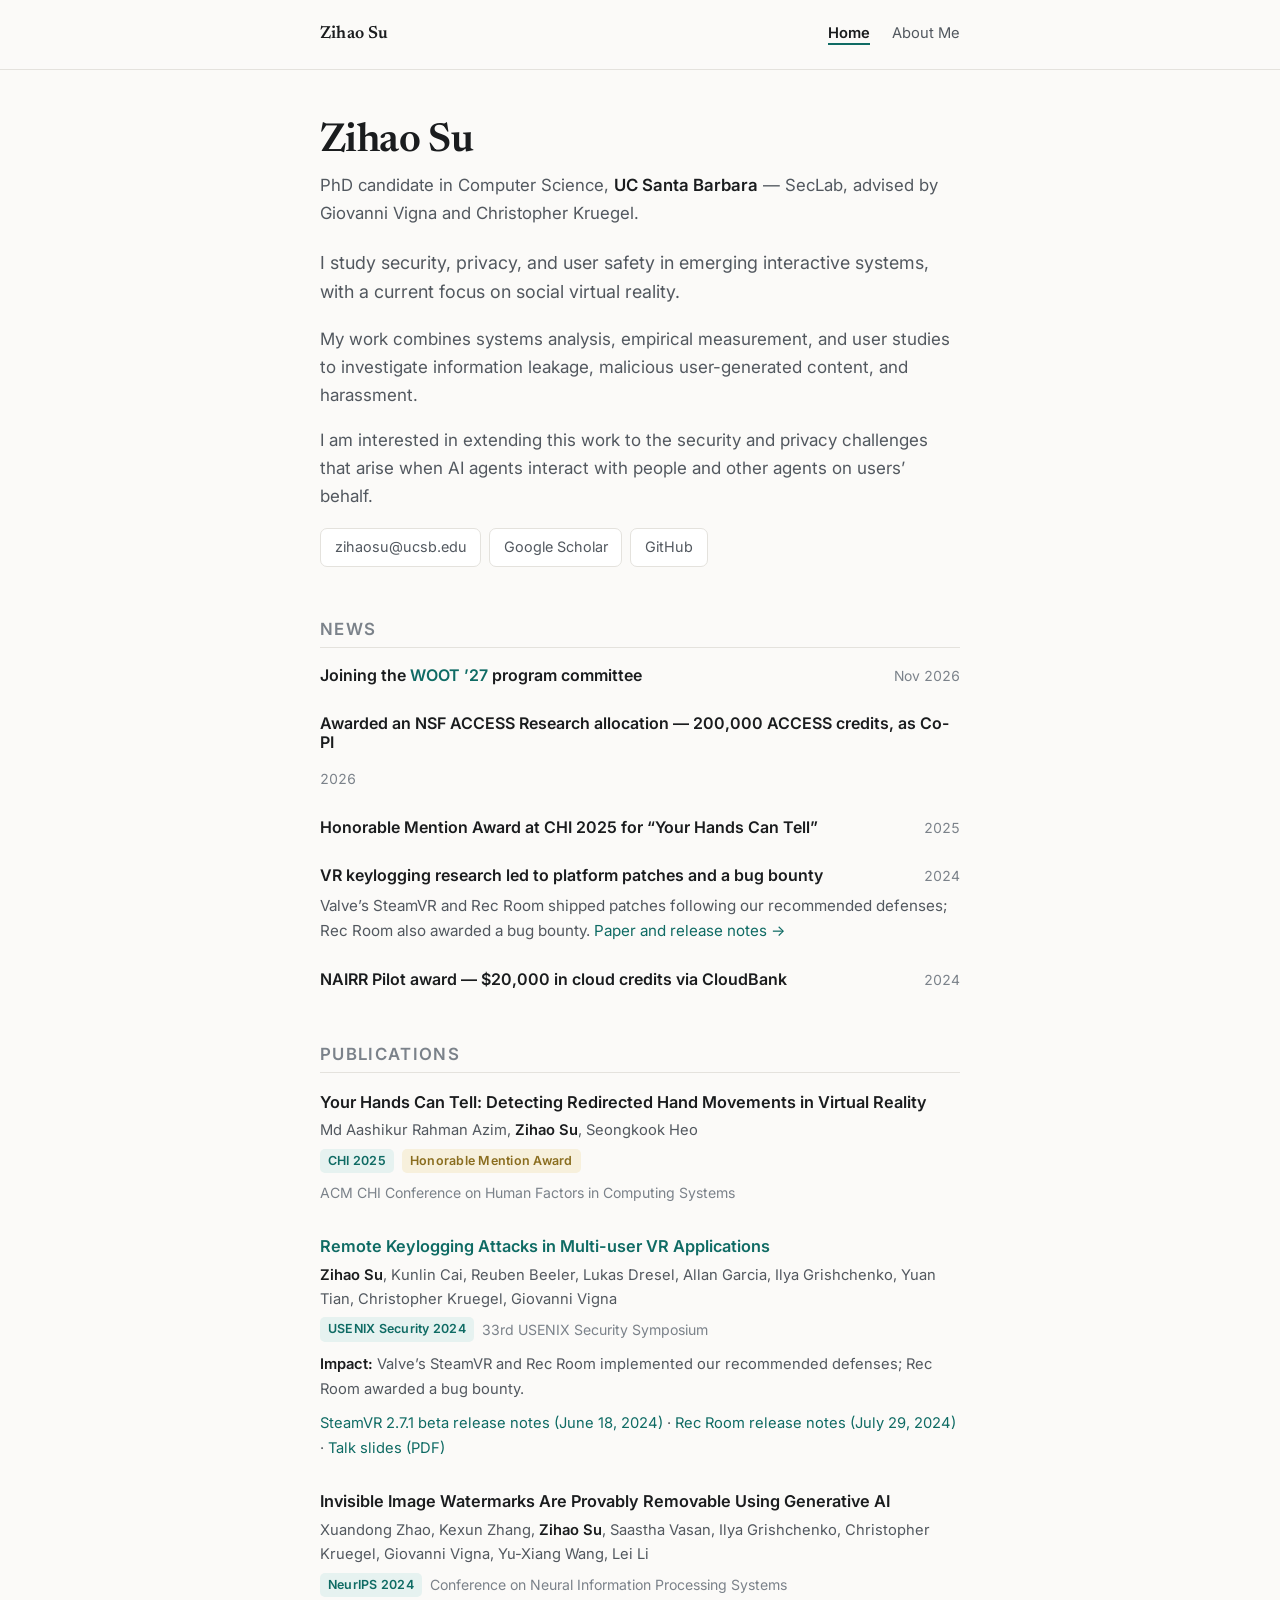
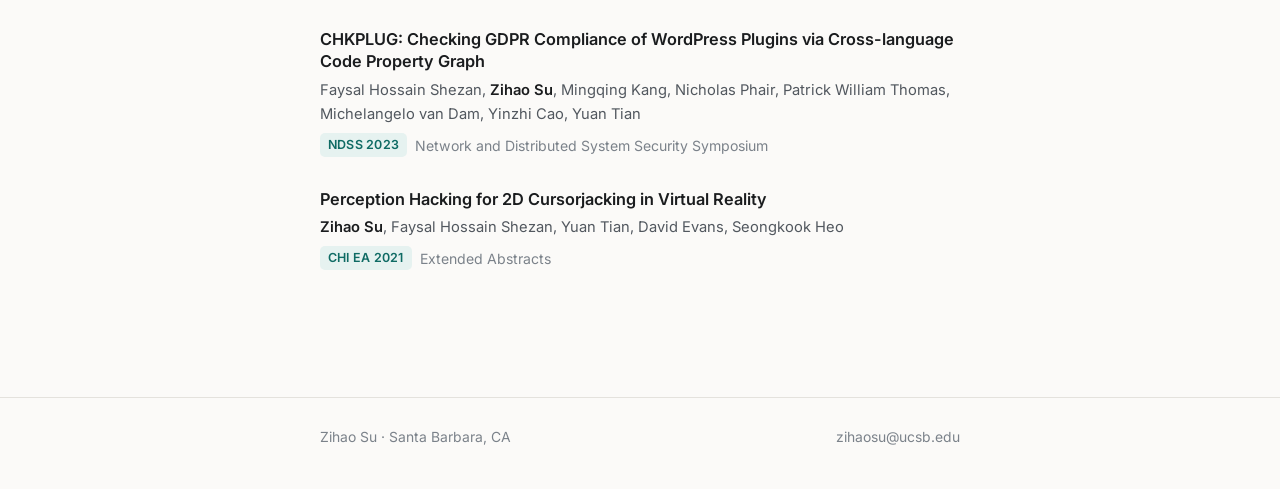
==== commit 8e0cb9b0: "Use individual vendor announcements for release notes" ====
--- a/index.html
+++ b/index.html
@@ -92,8 +92,8 @@
     </p>
     <p class="pub-impact"><strong>Impact:</strong> Valve’s SteamVR and Rec Room implemented our recommended defenses; Rec Room awarded a bug bounty.</p>
     <p class="pub-impact">
-      <a href="https://store.steampowered.com/news/posts/?appgroupname=SteamVR&amp;appids=250820&amp;enddate=1728412551&amp;feed=steam_community_announcements">SteamVR 2.7 release notes (July 30, 2024)</a> ·
-      <a href="https://store.steampowered.com/news/posts/?appgroupname=Rec+Room&amp;appids=471710&amp;enddate=1723518215&amp;feed=steam_community_announcements">Rec Room release notes (July 29, 2024)</a> ·
+      <a href="https://steamcommunity.com/games/250820/announcements/detail/6829226410396566973">SteamVR 2.7.1 beta release notes (June 18, 2024)</a> ·
+      <a href="https://steamcommunity.com/games/RecRoom/announcements/detail/4328606429633435827">Rec Room release notes (July 29, 2024)</a> ·
       <a href="https://www.usenix.org/system/files/usenixsecurity24_slides-su-zihao.pdf#page=48">Talk slides (PDF)</a>
     </p>
   </div>
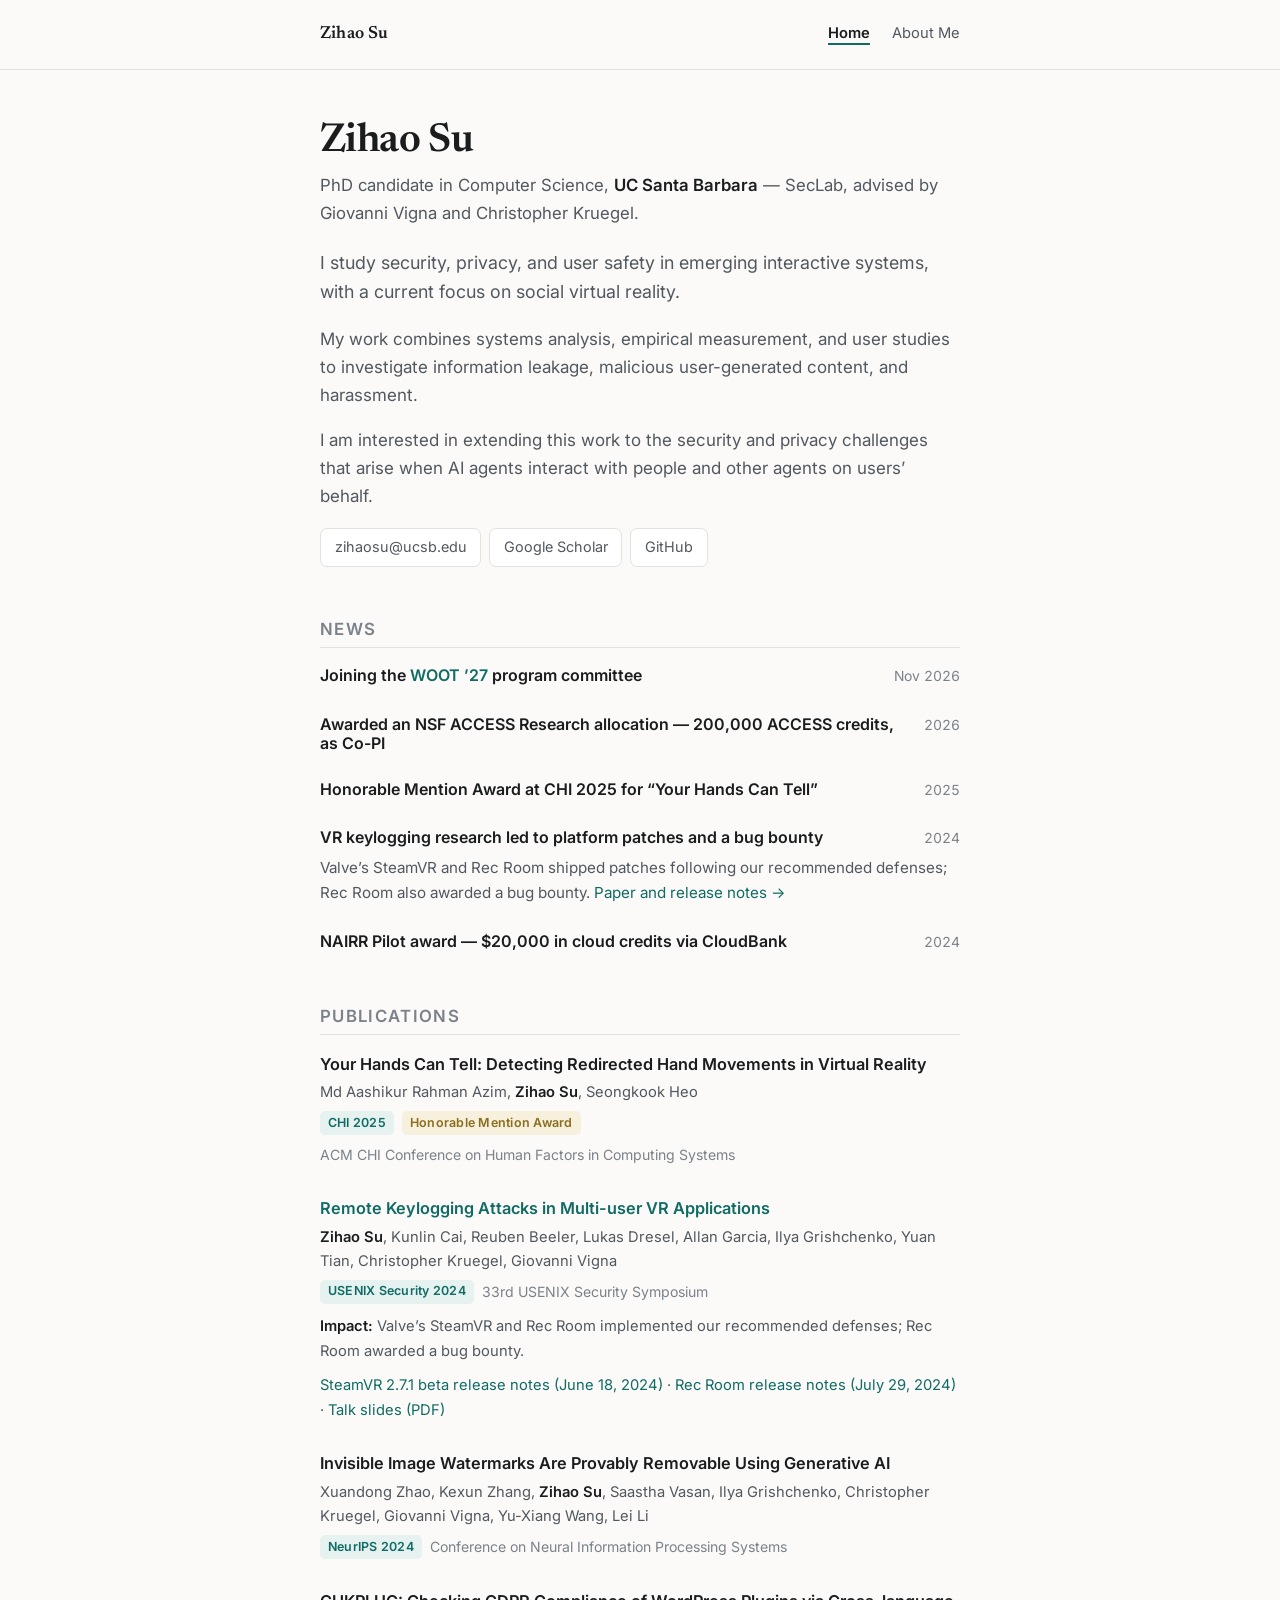
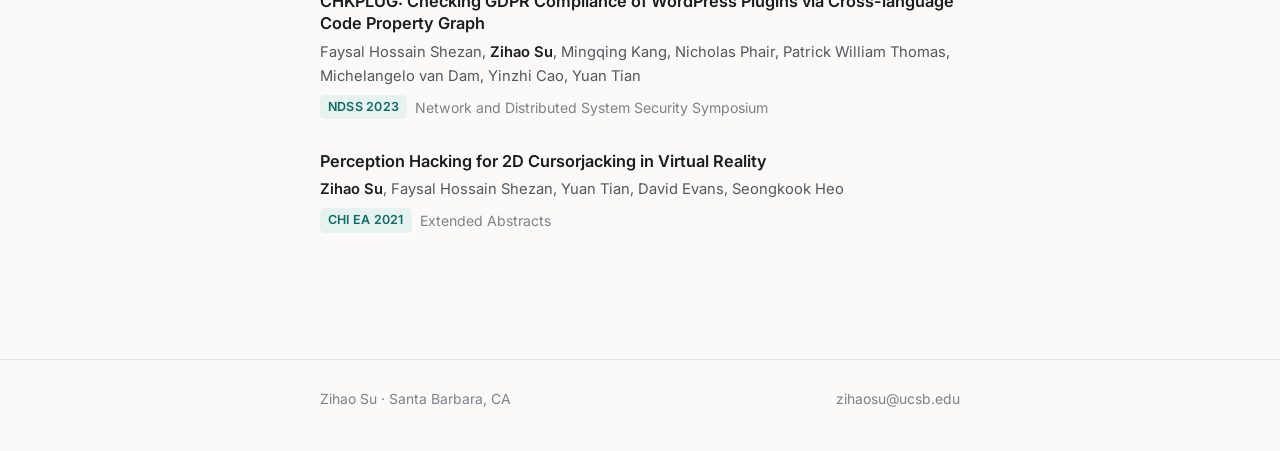
==== commit 67e43dc2: "Open talk slides from the beginning" ====
--- a/index.html
+++ b/index.html
@@ -94,7 +94,7 @@
     <p class="pub-impact">
       <a href="https://steamcommunity.com/games/250820/announcements/detail/6829226410396566973">SteamVR 2.7.1 beta release notes (June 18, 2024)</a> ·
       <a href="https://steamcommunity.com/games/RecRoom/announcements/detail/4328606429633435827">Rec Room release notes (July 29, 2024)</a> ·
-      <a href="https://www.usenix.org/system/files/usenixsecurity24_slides-su-zihao.pdf#page=48">Talk slides (PDF)</a>
+      <a href="https://www.usenix.org/system/files/usenixsecurity24_slides-su-zihao.pdf">Talk slides (PDF)</a>
     </p>
   </div>
 
--- a/assets/css/style.css
+++ b/assets/css/style.css
@@ -162,7 +162,7 @@
 /* ---------- CV ---------- */
 
 .entry { margin: 0 0 1.6rem; }
-.entry-head { display: flex; justify-content: space-between; gap: 1rem; flex-wrap: wrap; align-items: baseline; }
+.entry-head { display: grid; grid-template-columns: minmax(0, 1fr) auto; gap: 1rem; align-items: baseline; }
 .entry-head h3 { font-family: var(--sans); font-size: 1rem; font-weight: 600; margin: 0; }
 .entry .when { font-size: 0.87rem; color: var(--text-mute); font-variant-numeric: tabular-nums; white-space: nowrap; }
 .entry p, .entry ul { margin: 0.3rem 0 0; font-size: 0.95rem; }
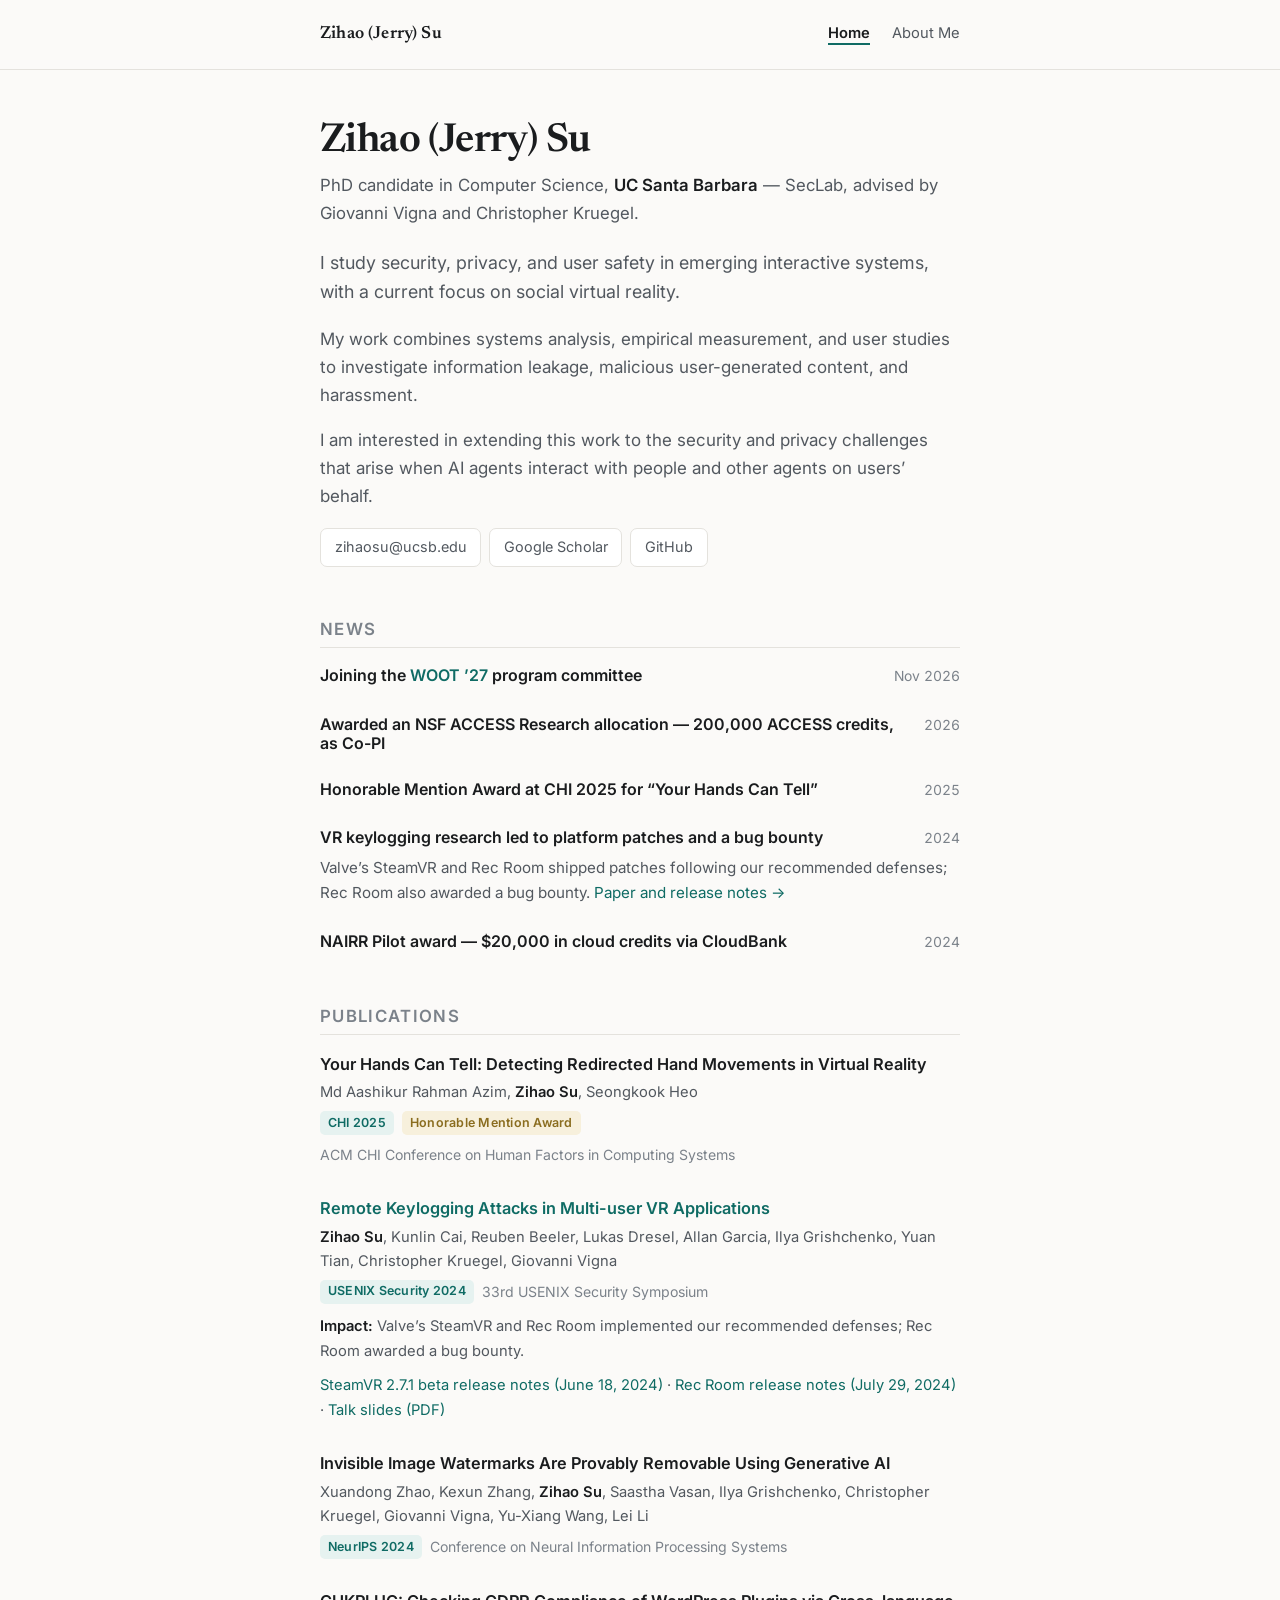
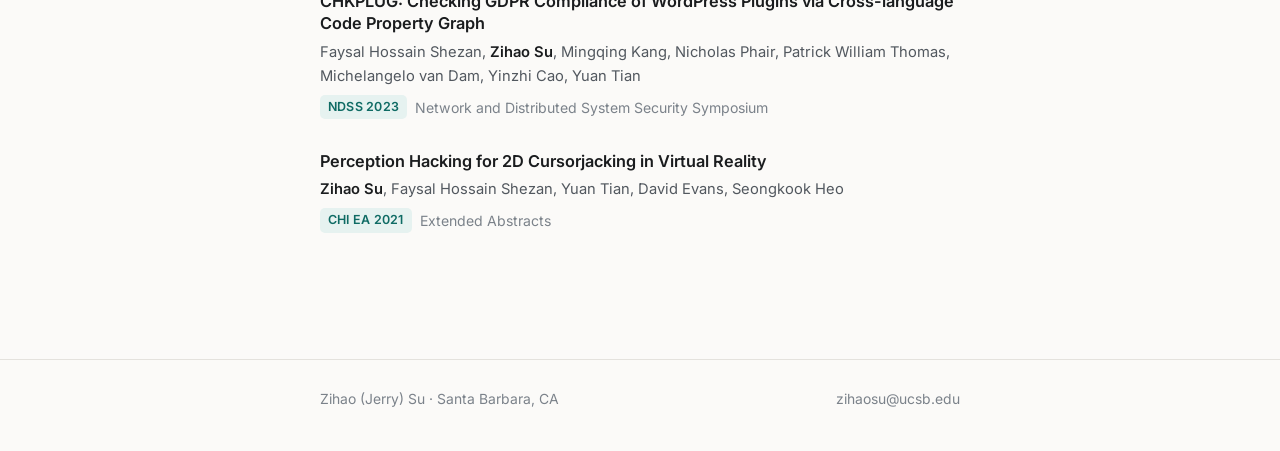
==== commit 26d3ef64: "Use Zihao (Jerry) Su as the website display name" ====
--- a/index.html
+++ b/index.html
@@ -3,14 +3,14 @@
 <head>
 <meta charset="utf-8">
 <meta name="viewport" content="width=device-width, initial-scale=1">
-<title>Zihao Su — Security &amp; Privacy Researcher</title>
-<meta name="description" content="Zihao Su studies security, privacy, and user safety in emerging interactive systems, with a current focus on social virtual reality, at UC Santa Barbara.">
+<title>Zihao (Jerry) Su — Security &amp; Privacy Researcher</title>
+<meta name="description" content="Zihao (Jerry) Su studies security, privacy, and user safety in emerging interactive systems, with a current focus on social virtual reality, at UC Santa Barbara.">
 <link rel="icon" href="assets/img/favicon.svg" type="image/svg+xml">
 <link rel="preconnect" href="https://fonts.googleapis.com">
 <link rel="preconnect" href="https://fonts.gstatic.com" crossorigin>
 <link href="https://fonts.googleapis.com/css2?family=Inter:wght@400;500;600&family=Newsreader:opsz,wght@6..72,500;6..72,600&display=swap" rel="stylesheet">
 <link rel="stylesheet" href="assets/css/style.css">
-<meta property="og:title" content="Zihao Su — Security &amp; Privacy Researcher">
+<meta property="og:title" content="Zihao (Jerry) Su — Security &amp; Privacy Researcher">
 <meta property="og:description" content="PhD candidate at UC Santa Barbara studying security, privacy, and user safety in emerging interactive systems, with a current focus on social virtual reality.">
 <meta property="og:type" content="profile">
 </head>
@@ -18,7 +18,7 @@
 
 <header class="site-head">
   <div class="wrap">
-    <a class="brand" href="index.html">Zihao Su</a>
+    <a class="brand" href="index.html">Zihao (Jerry) Su</a>
     <nav class="nav">
       <a href="index.html" aria-current="page">Home</a>
       <a href="about.html">About Me</a>
@@ -29,7 +29,7 @@
 <main class="wrap">
 
   <section class="hero">
-    <h1>Zihao Su</h1>
+    <h1>Zihao (Jerry) Su</h1>
     <p class="role">
       PhD candidate in Computer Science, <em>UC Santa Barbara</em> — SecLab,
       advised by Giovanni Vigna and Christopher Kruegel.
@@ -129,7 +129,7 @@
 
 <footer class="site-foot">
   <div class="wrap">
-    <span>Zihao Su · Santa Barbara, CA</span>
+    <span>Zihao (Jerry) Su · Santa Barbara, CA</span>
     <span><a href="mailto:zihaosu@ucsb.edu">zihaosu@ucsb.edu</a></span>
   </div>
 </footer>
